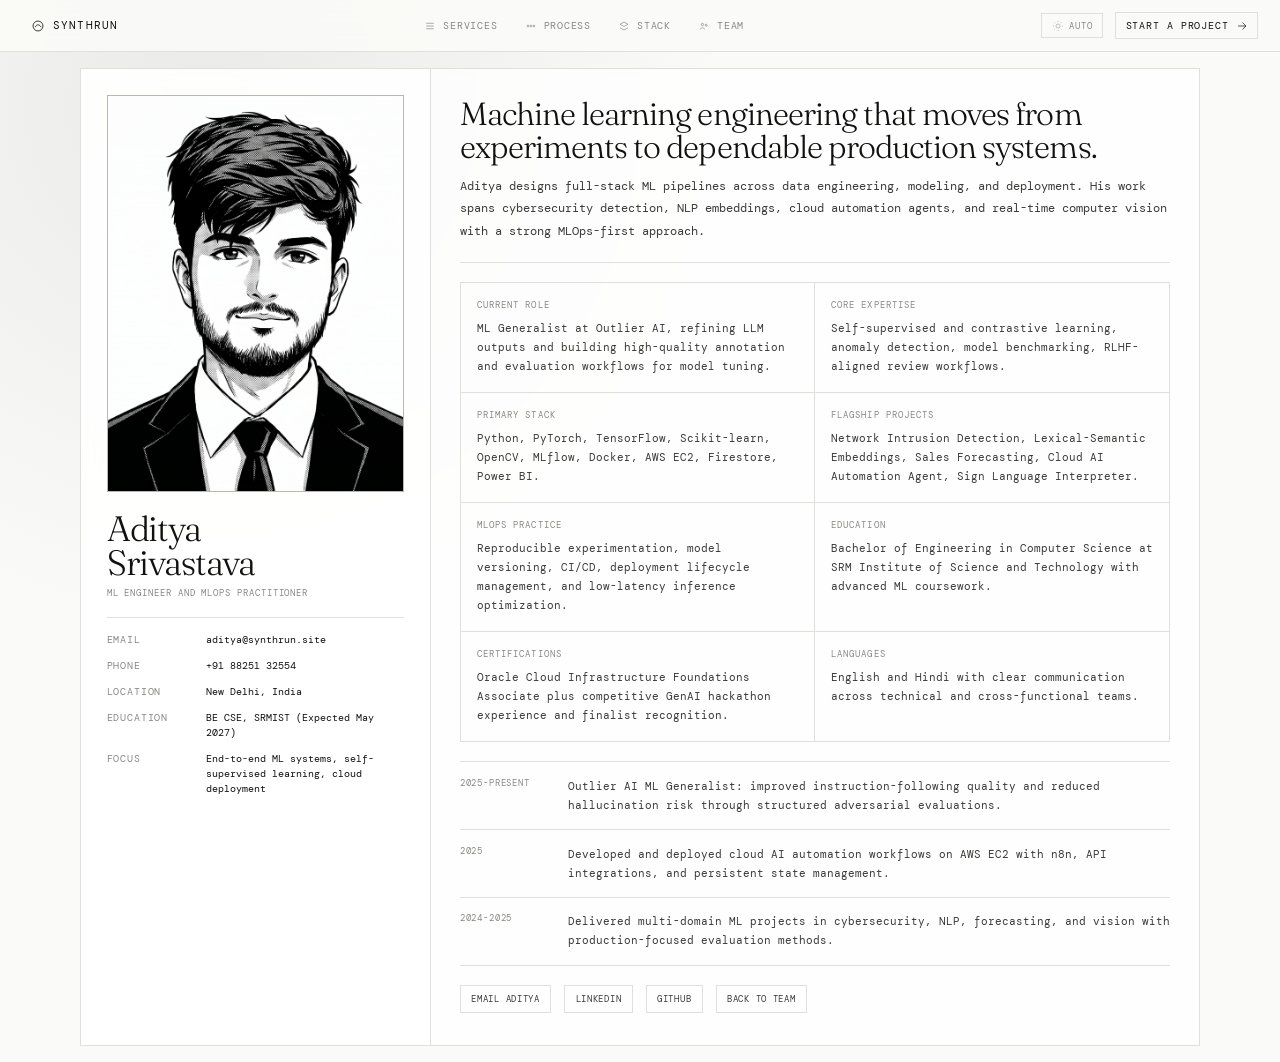
==== aditya/aditya.html @ af98bf3f "layout redesigned and new profiles added" ====
<!DOCTYPE html>
<html lang="en">
<head>
<meta charset="UTF-8">
<meta name="viewport" content="width=device-width, initial-scale=1.0">
<meta name="color-scheme" content="light dark">
<title>Aditya Srivastava - Synthrun Team Profile</title>
<link rel="preconnect" href="https://fonts.googleapis.com">
<link href="https://fonts.googleapis.com/css2?family=Fraunces:ital,opsz,wght@0,9..144,300;0,9..144,400;1,9..144,300&family=DM+Mono:wght@300;400;500&display=swap" rel="stylesheet">
<link rel="stylesheet" href="profile-theme.css">
</head>
<body>
<nav>
  <a href="index.html#top" class="nav-logo"><svg viewBox="0 0 24 24" aria-hidden="true"><circle cx="12" cy="12" r="8.5"></circle><path d="M7 14c1.4-2.6 3.1-4 5.1-4s3.8 1.4 5.2 4"></path></svg><span>Synthrun</span></a>
  <div class="nav-center">
    <a href="index.html#services"><svg viewBox="0 0 24 24" aria-hidden="true"><path d="M4.5 6.5h15M4.5 12h15M4.5 17.5h15"></path></svg><span>Services</span></a>
    <a href="index.html#process"><svg viewBox="0 0 24 24" aria-hidden="true"><circle cx="6" cy="12" r="1.8"></circle><circle cx="12" cy="12" r="1.8"></circle><circle cx="18" cy="12" r="1.8"></circle></svg><span>Process</span></a>
    <a href="index.html#stack"><svg viewBox="0 0 24 24" aria-hidden="true"><path d="M4 8.5 12 4l8 4.5-8 4.5-8-4.5ZM4 15.5 12 20l8-4.5"></path></svg><span>Stack</span></a>
    <a href="index.html#team"><svg viewBox="0 0 24 24" aria-hidden="true"><circle cx="9" cy="9" r="2.4"></circle><circle cx="16.5" cy="10.5" r="2"></circle><path d="M4.8 18.8c.9-2.2 2.4-3.5 4.2-3.5 1.9 0 3.4 1.3 4.3 3.5"></path></svg><span>Team</span></a>
  </div>
  <div class="nav-right">
    <button type="button" class="theme-btn" id="themeBtn" aria-label="Switch theme mode"><svg viewBox="0 0 24 24" aria-hidden="true"><circle cx="12" cy="12" r="4"></circle><path d="M12 2v2.2M12 19.8V22M4.9 4.9l1.6 1.6M17.5 17.5l1.6 1.6M2 12h2.2M19.8 12H22M4.9 19.1l1.6-1.6M17.5 6.5l1.6-1.6"></path></svg><span id="themeLabel">Auto</span></button>
    <a href="index.html#contact"><span>Start a project</span><svg viewBox="0 0 24 24" aria-hidden="true"><path d="M5 12h14M13.5 5.5 20 12l-6.5 6.5"></path></svg></a>
  </div>
</nav>

<div class="page">
  <div class="layout">
    <aside class="sidebar reveal r1">
      <div class="image-placeholder profile-avatar" aria-label="Aditya Srivastava profile photo">
        <img class="profile-avatar-img" src="pfps/aditya/aditya_light.png" data-light="pfps/aditya/aditya_light.png" data-dark="pfps/aditya/aditya_dark.png" alt="Aditya Srivastava profile photo" loading="eager" decoding="async">
      </div>
      <h1 class="name">Aditya<br>Srivastava</h1>
      <p class="role">ML Engineer and MLOps Practitioner</p>
      <div class="key">
        <div class="key-row"><span>Email</span><span>aditya@synthrun.site</span></div>
        <div class="key-row"><span>Phone</span><span>+91 88251 32554</span></div>
        <div class="key-row"><span>Location</span><span>New Delhi, India</span></div>
        <div class="key-row"><span>Education</span><span>BE CSE, SRMIST (Expected May 2027)</span></div>
        <div class="key-row"><span>Focus</span><span>End-to-end ML systems, self-supervised learning, cloud deployment</span></div>
      </div>
    </aside>

    <main class="main">
      <section class="hero reveal r2">
        <h2 class="headline">Machine learning engineering that moves from experiments to dependable production systems.</h2>
        <p class="summary">Aditya designs full-stack ML pipelines across data engineering, modeling, and deployment. His work spans cybersecurity detection, NLP embeddings, cloud automation agents, and real-time computer vision with a strong MLOps-first approach.</p>
      </section>

      <section class="blocks reveal r3" aria-label="Aditya Srivastava full details">
        <article class="block"><h3>Current Role</h3><p>ML Generalist at Outlier AI, refining LLM outputs and building high-quality annotation and evaluation workflows for model tuning.</p></article>
        <article class="block"><h3>Core Expertise</h3><p>Self-supervised and contrastive learning, anomaly detection, model benchmarking, RLHF-aligned review workflows.</p></article>
        <article class="block"><h3>Primary Stack</h3><p>Python, PyTorch, TensorFlow, Scikit-learn, OpenCV, MLflow, Docker, AWS EC2, Firestore, Power BI.</p></article>
        <article class="block"><h3>Flagship Projects</h3><p>Network Intrusion Detection, Lexical-Semantic Embeddings, Sales Forecasting, Cloud AI Automation Agent, Sign Language Interpreter.</p></article>
        <article class="block"><h3>MLOps Practice</h3><p>Reproducible experimentation, model versioning, CI/CD, deployment lifecycle management, and low-latency inference optimization.</p></article>
        <article class="block"><h3>Education</h3><p>Bachelor of Engineering in Computer Science at SRM Institute of Science and Technology with advanced ML coursework.</p></article>
        <article class="block"><h3>Certifications</h3><p>Oracle Cloud Infrastructure Foundations Associate plus competitive GenAI hackathon experience and finalist recognition.</p></article>
        <article class="block"><h3>Languages</h3><p>English and Hindi with clear communication across technical and cross-functional teams.</p></article>
      </section>

      <section class="timeline reveal r4" aria-label="Aditya Srivastava timeline">
        <div class="event"><span class="event-year">2025-Present</span><p class="event-text">Outlier AI ML Generalist: improved instruction-following quality and reduced hallucination risk through structured adversarial evaluations.</p></div>
        <div class="event"><span class="event-year">2025</span><p class="event-text">Developed and deployed cloud AI automation workflows on AWS EC2 with n8n, API integrations, and persistent state management.</p></div>
        <div class="event"><span class="event-year">2024-2025</span><p class="event-text">Delivered multi-domain ML projects in cybersecurity, NLP, forecasting, and vision with production-focused evaluation methods.</p></div>
      </section>

      <div class="contact reveal r5">
        <a class="pill" href="mailto:aditya@synthrun.site">Email Aditya</a>
        <a class="pill" href="https://linkedin.com/in/as0097" target="_blank" rel="noopener noreferrer">LinkedIn</a>
        <a class="pill" href="https://github.com/aditya-ig10" target="_blank" rel="noopener noreferrer">GitHub</a>
        <a class="pill" href="index.html#team">Back to team</a>
      </div>
    </main>
  </div>
</div>

<script src="profile-theme.js"></script>
</body>
</html>
---- aditya/profile-theme.css ----
* { box-sizing: border-box; margin: 0; padding: 0; }
:root {
  --white: #fafaf8;
  --off: #f2f1ee;
  --ink: #111110;
  --ink2: #3a3a38;
  --ink3: #888884;
  --ink4: #b9b7af;
  --rule: #e0dfd9;
  --card: rgba(255,255,255,0.78);
  --panel: rgba(255,255,255,0.58);
  --nav-bg: rgba(250,250,248,0.94);
  --surface: rgba(255,255,255,0.75);
  --nav-height: 52px;
}

@media (prefers-color-scheme: dark) {
  :root {
    --white: #101114;
    --off: #181a1f;
    --ink: #eceae2;
    --ink2: #c4c0b5;
    --ink3: #989388;
    --ink4: #666156;
    --rule: #2b2e35;
    --card: rgba(24,26,31,0.85);
    --panel: rgba(24,26,31,0.68);
    --nav-bg: rgba(16,17,20,0.9);
    --surface: rgba(24,26,31,0.82);
  }
}

body[data-theme="light"] {
  --white: #fafaf8;
  --off: #f2f1ee;
  --ink: #111110;
  --ink2: #3a3a38;
  --ink3: #888884;
  --ink4: #b9b7af;
  --rule: #e0dfd9;
  --card: rgba(255,255,255,0.78);
  --panel: rgba(255,255,255,0.58);
  --nav-bg: rgba(250,250,248,0.94);
  --surface: rgba(255,255,255,0.75);
}

body[data-theme="dark"] {
  --white: #101114;
  --off: #181a1f;
  --ink: #eceae2;
  --ink2: #c4c0b5;
  --ink3: #989388;
  --ink4: #666156;
  --rule: #2b2e35;
  --card: rgba(24,26,31,0.85);
  --panel: rgba(24,26,31,0.68);
  --nav-bg: rgba(16,17,20,0.9);
  --surface: rgba(24,26,31,0.82);
}

html {
  font-size: 16px;
  scroll-behavior: smooth;
}
body {
  min-height: 100vh;
  background: radial-gradient(circle at 16% 10%, rgba(127,127,127,0.13), transparent 36%), var(--white);
  color: var(--ink);
  font-family: 'DM Mono', monospace;
  padding: calc(var(--nav-height) + 1rem) 1rem 1rem;
  transition: background-color 0.4s ease, color 0.4s ease;
}

nav {
  position: fixed;
  top: 0;
  left: 0;
  right: 0;
  z-index: 100;
  display: grid;
  grid-template-columns: auto 1fr auto;
  align-items: center;
  gap: 1.2rem;
  padding: 0 1.35rem;
  height: var(--nav-height);
  border-bottom: 1px solid var(--rule);
  background: var(--nav-bg);
  backdrop-filter: blur(12px);
}
.nav-logo {
  display: inline-flex;
  align-items: center;
  gap: 0.5rem;
  font-family: 'DM Mono', monospace;
  font-size: 0.66rem;
  font-weight: 400;
  letter-spacing: 0.12em;
  text-transform: uppercase;
  color: var(--ink);
  text-decoration: none;
  padding: 0.35rem 0.5rem;
  border: 1px solid transparent;
  transition: border-color 0.25s ease, background 0.25s ease;
}
.nav-logo svg {
  width: 14px;
  height: 14px;
}
.nav-logo path,
.nav-logo circle {
  stroke: currentColor;
  fill: none;
  stroke-width: 1.4;
}
.nav-logo:hover {
  border-color: var(--rule);
  background: var(--surface);
}
.nav-center {
  display: flex;
  justify-content: center;
  gap: 0.5rem;
}
.nav-center a {
  display: inline-flex;
  align-items: center;
  gap: 0.42rem;
  font-size: 0.62rem;
  letter-spacing: 0.08em;
  text-transform: uppercase;
  color: var(--ink3);
  text-decoration: none;
  border: 1px solid transparent;
  padding: 0.42rem 0.54rem;
  transition: color 0.2s, border-color 0.2s, background 0.2s;
}
.nav-center a svg {
  width: 12px;
  height: 12px;
}
.nav-center a path,
.nav-center a circle {
  stroke: currentColor;
  fill: none;
  stroke-width: 1.4;
}
.nav-center a:hover {
  color: var(--ink);
  border-color: var(--rule);
  background: var(--surface);
}
.nav-right {
  display: flex;
  align-items: center;
  gap: 0.75rem;
}
.nav-right a {
  display: inline-flex;
  align-items: center;
  gap: 0.45rem;
  font-size: 0.62rem;
  letter-spacing: 0.09em;
  text-transform: uppercase;
  color: var(--ink);
  text-decoration: none;
  border: 1px solid var(--rule);
  padding: 0.4rem 0.58rem;
  transition: opacity 0.2s, border-color 0.2s, background 0.2s;
}
.nav-right a svg {
  width: 12px;
  height: 12px;
}
.nav-right a path {
  stroke: currentColor;
  fill: none;
  stroke-width: 1.4;
  stroke-linecap: round;
  stroke-linejoin: round;
}
.nav-right a:hover {
  opacity: 1;
  border-color: var(--ink3);
  background: var(--surface);
}
.theme-btn {
  display: inline-flex;
  align-items: center;
  gap: 0.35rem;
  border: 1px solid var(--rule);
  background: transparent;
  color: var(--ink3);
  font-family: 'DM Mono', monospace;
  font-size: 0.56rem;
  letter-spacing: 0.1em;
  text-transform: uppercase;
  padding: 0.37rem 0.6rem;
  cursor: pointer;
  transition: border-color 0.2s, color 0.2s, background 0.2s;
}
.theme-btn svg {
  width: 12px;
  height: 12px;
  stroke: currentColor;
  fill: none;
}
.theme-btn:hover {
  color: var(--ink);
  border-color: var(--ink3);
  background: var(--surface);
}

.page {
  max-width: 1120px;
  margin: 0 auto;
  border: 1px solid var(--rule);
  background: var(--card);
  backdrop-filter: blur(8px);
  opacity: 0;
  transform: translateY(16px);
  animation: pageIn 0.75s ease forwards;
}

.layout {
  display: grid;
  grid-template-columns: 350px 1fr;
}
.sidebar {
  border-right: 1px solid var(--rule);
  padding: 1.6rem;
  background: var(--panel);
  animation: sideIn 0.8s ease 0.08s both;
}
.image-placeholder {
  width: 100%;
  aspect-ratio: 3 / 4;
  border: 1px dashed var(--ink4);
  display: grid;
  place-items: center;
  margin-bottom: 1.3rem;
  background: linear-gradient(150deg, var(--off), transparent);
  position: relative;
  overflow: hidden;
}
.image-placeholder.profile-avatar {
  border-style: solid;
  background: transparent;
}
.image-placeholder.profile-avatar::after {
  display: none;
}
.profile-avatar-img {
  width: 100%;
  height: 100%;
  object-fit: cover;
  display: block;
}
.image-placeholder-inner {
  display: grid;
  justify-items: center;
  gap: 0.55rem;
  text-align: center;
  padding: 1rem;
  z-index: 1;
}
.image-placeholder::after {
  content: "";
  position: absolute;
  inset: -120% 35%;
  background: linear-gradient(120deg, transparent, rgba(255,255,255,0.26), transparent);
  transform: translateX(-120%) rotate(12deg);
  animation: shimmer 3.1s ease-in-out infinite;
}
.image-placeholder svg {
  width: 30px;
  height: 30px;
}
.image-placeholder path,
.image-placeholder rect,
.image-placeholder circle {
  stroke: var(--ink3);
  fill: none;
  stroke-width: 1.2;
}
.placeholder-label {
  font-size: 0.56rem;
  letter-spacing: 0.1em;
  text-transform: uppercase;
  color: var(--ink3);
}
.name {
  font-family: 'Fraunces', serif;
  font-size: 2.2rem;
  font-weight: 300;
  letter-spacing: -0.03em;
  line-height: 0.95;
  margin-bottom: 0.5rem;
}
.role {
  font-size: 0.58rem;
  letter-spacing: 0.1em;
  text-transform: uppercase;
  color: var(--ink3);
  margin-bottom: 1.1rem;
}
.key {
  border-top: 1px solid var(--rule);
  padding-top: 0.9rem;
  display: grid;
  gap: 0.65rem;
}
.key-row {
  display: grid;
  grid-template-columns: 88px 1fr;
  gap: 0.7rem;
  font-size: 0.64rem;
  line-height: 1.5;
}
.key-row span:first-child {
  color: var(--ink3);
  text-transform: uppercase;
  letter-spacing: 0.08em;
}
.main {
  padding: 1.8rem 1.8rem 2rem;
  animation: contentIn 0.8s ease 0.15s both;
}
.hero {
  padding-bottom: 1.2rem;
  border-bottom: 1px solid var(--rule);
  margin-bottom: 1.2rem;
}
.headline {
  font-family: 'Fraunces', serif;
  font-size: 2rem;
  font-weight: 300;
  line-height: 1.03;
  letter-spacing: -0.03em;
  margin-bottom: 0.7rem;
}
.summary {
  font-size: 0.74rem;
  line-height: 1.9;
  color: var(--ink2);
}
.blocks {
  display: grid;
  grid-template-columns: 1fr 1fr;
  gap: 0;
  border: 1px solid var(--rule);
  border-bottom: none;
}
.block {
  padding: 1rem;
  border-bottom: 1px solid var(--rule);
  transition: background 0.25s ease, transform 0.25s ease;
}
.block:nth-child(odd) {
  border-right: 1px solid var(--rule);
}
.block:hover {
  background: var(--panel);
  transform: translateY(-2px);
}
.block h3 {
  font-size: 0.56rem;
  letter-spacing: 0.12em;
  text-transform: uppercase;
  color: var(--ink3);
  margin-bottom: 0.5rem;
  font-weight: 400;
}
.block p {
  font-size: 0.68rem;
  color: var(--ink2);
  line-height: 1.75;
}
.timeline {
  margin-top: 1.2rem;
  border-top: 1px solid var(--rule);
  position: relative;
}
.event {
  display: grid;
  grid-template-columns: 95px 1fr;
  gap: 0.8rem;
  padding: 0.9rem 0;
  border-bottom: 1px solid var(--rule);
  transition: background 0.22s ease;
}
.event:hover {
  background: var(--panel);
}
.event-year {
  font-size: 0.58rem;
  letter-spacing: 0.09em;
  text-transform: uppercase;
  color: var(--ink3);
}
.event-text {
  font-size: 0.68rem;
  color: var(--ink2);
  line-height: 1.75;
}
.contact {
  margin-top: 1.2rem;
  display: flex;
  flex-wrap: wrap;
  gap: 0.8rem;
}
.pill {
  font-size: 0.57rem;
  letter-spacing: 0.08em;
  text-transform: uppercase;
  color: var(--ink2);
  text-decoration: none;
  border: 1px solid var(--rule);
  padding: 0.45rem 0.65rem;
  transition: border-color 0.2s ease, color 0.2s ease, transform 0.2s ease, background 0.2s ease;
}
.pill:hover {
  color: var(--ink);
  border-color: var(--ink3);
  transform: translateY(-1px);
  background: var(--panel);
}

.reveal {
  opacity: 0;
  transform: translateY(12px);
  transition: opacity 0.55s ease, transform 0.55s ease;
}
.reveal.visible {
  opacity: 1;
  transform: translateY(0);
}
.r1 { transition-delay: 0.04s; }
.r2 { transition-delay: 0.08s; }
.r3 { transition-delay: 0.12s; }
.r4 { transition-delay: 0.16s; }
.r5 { transition-delay: 0.2s; }

@keyframes pageIn {
  to { opacity: 1; transform: translateY(0); }
}
@keyframes sideIn {
  from { opacity: 0; transform: translateX(-12px); }
  to { opacity: 1; transform: translateX(0); }
}
@keyframes contentIn {
  from { opacity: 0; transform: translateX(10px); }
  to { opacity: 1; transform: translateX(0); }
}
@keyframes shimmer {
  0% { transform: translateX(-120%) rotate(12deg); opacity: 0; }
  20% { opacity: 0.5; }
  60% { opacity: 0.12; }
  100% { transform: translateX(120%) rotate(12deg); opacity: 0; }
}

@media (max-width: 980px) {
  nav {
    grid-template-columns: 1fr auto;
    padding: 0 1rem;
  }
  .nav-center { display: none; }
}

@media (max-width: 930px) {
  .layout { grid-template-columns: 1fr; }
  .sidebar {
    border-right: none;
    border-bottom: 1px solid var(--rule);
  }
  .image-placeholder {
    max-width: 330px;
  }
  .blocks { grid-template-columns: 1fr; }
  .block:nth-child(odd) { border-right: none; }
}

@media (prefers-reduced-motion: reduce) {
  *, *::before, *::after {
    animation-duration: 0.01ms !important;
    animation-iteration-count: 1 !important;
    transition-duration: 0.01ms !important;
    scroll-behavior: auto !important;
  }
}
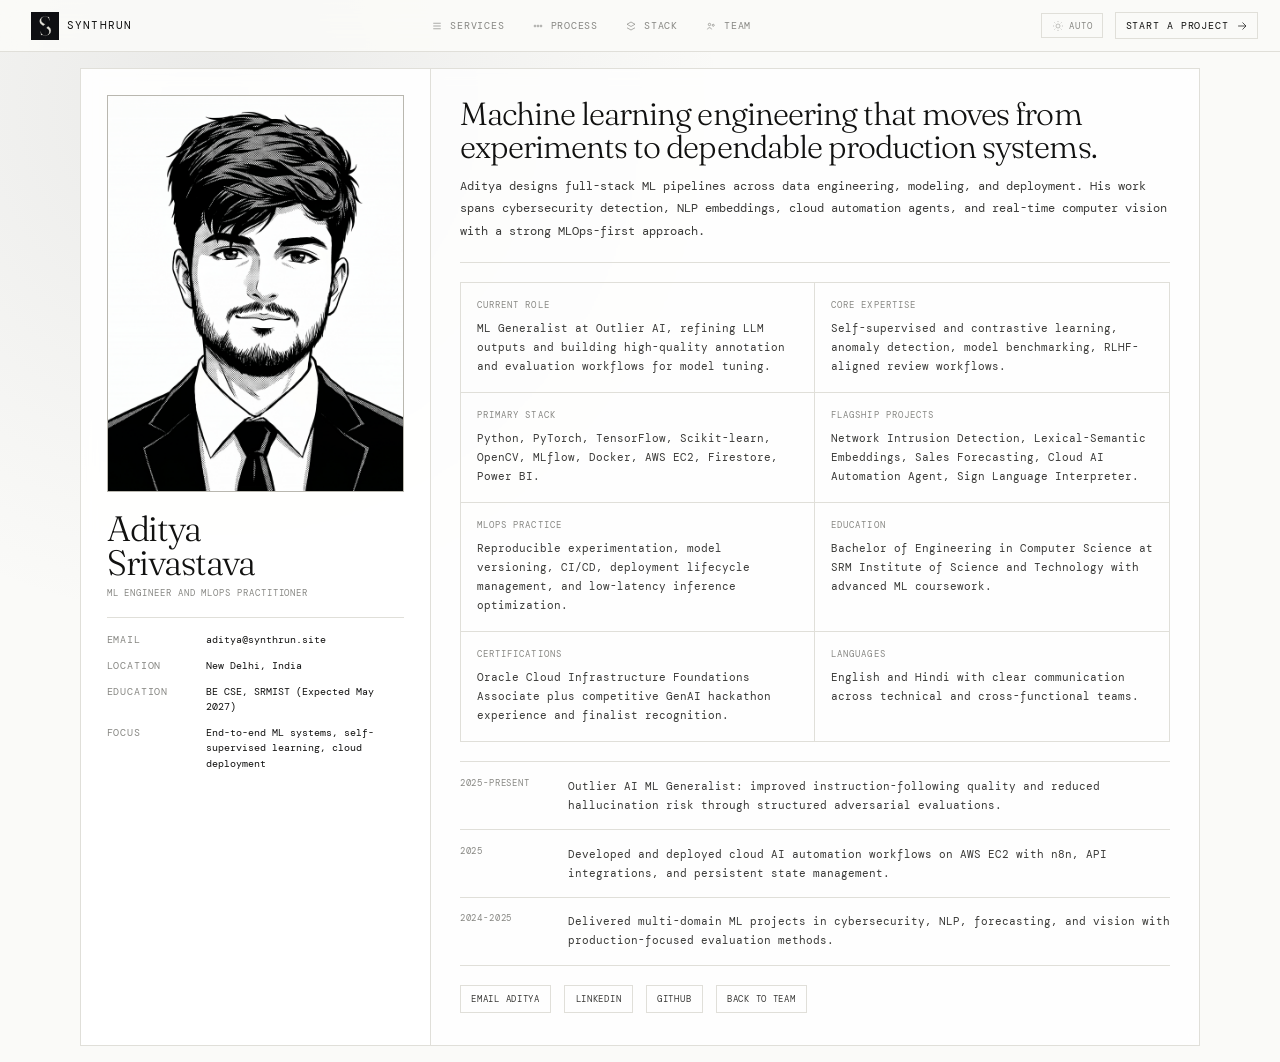
==== commit c75e4e72: "SEO Optimisations" ====
--- a/aditya/aditya.html
+++ b/aditya/aditya.html
@@ -5,22 +5,45 @@
 <meta name="viewport" content="width=device-width, initial-scale=1.0">
 <meta name="color-scheme" content="light dark">
 <title>Aditya Srivastava - Synthrun Team Profile</title>
+  <meta name="description" content="Aditya Srivastava — ML engineer building full-stack ML pipelines for cybersecurity detection, NLP embeddings, cloud automation, and real-time computer vision.">
+  <meta name="robots" content="index, follow">
+  <link rel="canonical" href="https://synthrun.site/aditya/aditya.html">
+  <meta property="og:title" content="Aditya Srivastava - Synthrun Team Profile">
+  <meta property="og:description" content="Aditya Srivastava — ML engineer building full-stack ML pipelines for cybersecurity detection, NLP embeddings, cloud automation, and real-time computer vision.">
+  <meta property="og:type" content="profile">
+  <meta property="og:url" content="https://synthrun.site/aditya/aditya.html">
+  <meta property="og:image" content="https://synthrun.site/logo/logo.png">
+  <meta name="twitter:card" content="summary_large_image">
+  <meta name="twitter:title" content="Aditya Srivastava - Synthrun Team Profile">
+  <meta name="twitter:description" content="Aditya Srivastava — ML engineer building full-stack ML pipelines for cybersecurity detection, NLP embeddings, cloud automation, and real-time computer vision.">
+  <meta name="twitter:image" content="https://synthrun.site/logo/logo.png">
+  <script type="application/ld+json">
+  {
+    "@context": "https://schema.org",
+    "@type": "Person",
+    "name": "Aditya Srivastava",
+    "url": "https://synthrun.site/aditya/aditya.html",
+    "image": "https://synthrun.site/logo/logo.png",
+    "jobTitle": "ML Engineer",
+    "worksFor": {"@type":"Organization","name":"Synthrun","url":"https://synthrun.site/"}
+  }
+  </script>
 <link rel="preconnect" href="https://fonts.googleapis.com">
 <link href="https://fonts.googleapis.com/css2?family=Fraunces:ital,opsz,wght@0,9..144,300;0,9..144,400;1,9..144,300&family=DM+Mono:wght@300;400;500&display=swap" rel="stylesheet">
 <link rel="stylesheet" href="profile-theme.css">
 </head>
 <body>
 <nav>
-  <a href="index.html#top" class="nav-logo"><svg viewBox="0 0 24 24" aria-hidden="true"><circle cx="12" cy="12" r="8.5"></circle><path d="M7 14c1.4-2.6 3.1-4 5.1-4s3.8 1.4 5.2 4"></path></svg><span>Synthrun</span></a>
+  <a href="../index.html#top" class="nav-logo"><img src="/logo/logo.png" alt="Synthrun logo" class="nav-logo-img" width="28" height="28"><span>Synthrun</span></a>
   <div class="nav-center">
-    <a href="index.html#services"><svg viewBox="0 0 24 24" aria-hidden="true"><path d="M4.5 6.5h15M4.5 12h15M4.5 17.5h15"></path></svg><span>Services</span></a>
-    <a href="index.html#process"><svg viewBox="0 0 24 24" aria-hidden="true"><circle cx="6" cy="12" r="1.8"></circle><circle cx="12" cy="12" r="1.8"></circle><circle cx="18" cy="12" r="1.8"></circle></svg><span>Process</span></a>
-    <a href="index.html#stack"><svg viewBox="0 0 24 24" aria-hidden="true"><path d="M4 8.5 12 4l8 4.5-8 4.5-8-4.5ZM4 15.5 12 20l8-4.5"></path></svg><span>Stack</span></a>
-    <a href="index.html#team"><svg viewBox="0 0 24 24" aria-hidden="true"><circle cx="9" cy="9" r="2.4"></circle><circle cx="16.5" cy="10.5" r="2"></circle><path d="M4.8 18.8c.9-2.2 2.4-3.5 4.2-3.5 1.9 0 3.4 1.3 4.3 3.5"></path></svg><span>Team</span></a>
+    <a href="../index.html#services"><svg viewBox="0 0 24 24" aria-hidden="true"><path d="M4.5 6.5h15M4.5 12h15M4.5 17.5h15"></path></svg><span>Services</span></a>
+    <a href="../index.html#process"><svg viewBox="0 0 24 24" aria-hidden="true"><circle cx="6" cy="12" r="1.8"></circle><circle cx="12" cy="12" r="1.8"></circle><circle cx="18" cy="12" r="1.8"></circle></svg><span>Process</span></a>
+    <a href="../index.html#stack"><svg viewBox="0 0 24 24" aria-hidden="true"><path d="M4 8.5 12 4l8 4.5-8 4.5-8-4.5ZM4 15.5 12 20l8-4.5"></path></svg><span>Stack</span></a>
+    <a href="../index.html#team"><svg viewBox="0 0 24 24" aria-hidden="true"><circle cx="9" cy="9" r="2.4"></circle><circle cx="16.5" cy="10.5" r="2"></circle><path d="M4.8 18.8c.9-2.2 2.4-3.5 4.2-3.5 1.9 0 3.4 1.3 4.3 3.5"></path></svg><span>Team</span></a>
   </div>
   <div class="nav-right">
     <button type="button" class="theme-btn" id="themeBtn" aria-label="Switch theme mode"><svg viewBox="0 0 24 24" aria-hidden="true"><circle cx="12" cy="12" r="4"></circle><path d="M12 2v2.2M12 19.8V22M4.9 4.9l1.6 1.6M17.5 17.5l1.6 1.6M2 12h2.2M19.8 12H22M4.9 19.1l1.6-1.6M17.5 6.5l1.6-1.6"></path></svg><span id="themeLabel">Auto</span></button>
-    <a href="index.html#contact"><span>Start a project</span><svg viewBox="0 0 24 24" aria-hidden="true"><path d="M5 12h14M13.5 5.5 20 12l-6.5 6.5"></path></svg></a>
+    <a href="../index.html#contact"><span>Start a project</span><svg viewBox="0 0 24 24" aria-hidden="true"><path d="M5 12h14M13.5 5.5 20 12l-6.5 6.5"></path></svg></a>
   </div>
 </nav>
 
@@ -34,7 +57,6 @@
       <p class="role">ML Engineer and MLOps Practitioner</p>
       <div class="key">
         <div class="key-row"><span>Email</span><span>aditya@synthrun.site</span></div>
-        <div class="key-row"><span>Phone</span><span>+91 88251 32554</span></div>
         <div class="key-row"><span>Location</span><span>New Delhi, India</span></div>
         <div class="key-row"><span>Education</span><span>BE CSE, SRMIST (Expected May 2027)</span></div>
         <div class="key-row"><span>Focus</span><span>End-to-end ML systems, self-supervised learning, cloud deployment</span></div>
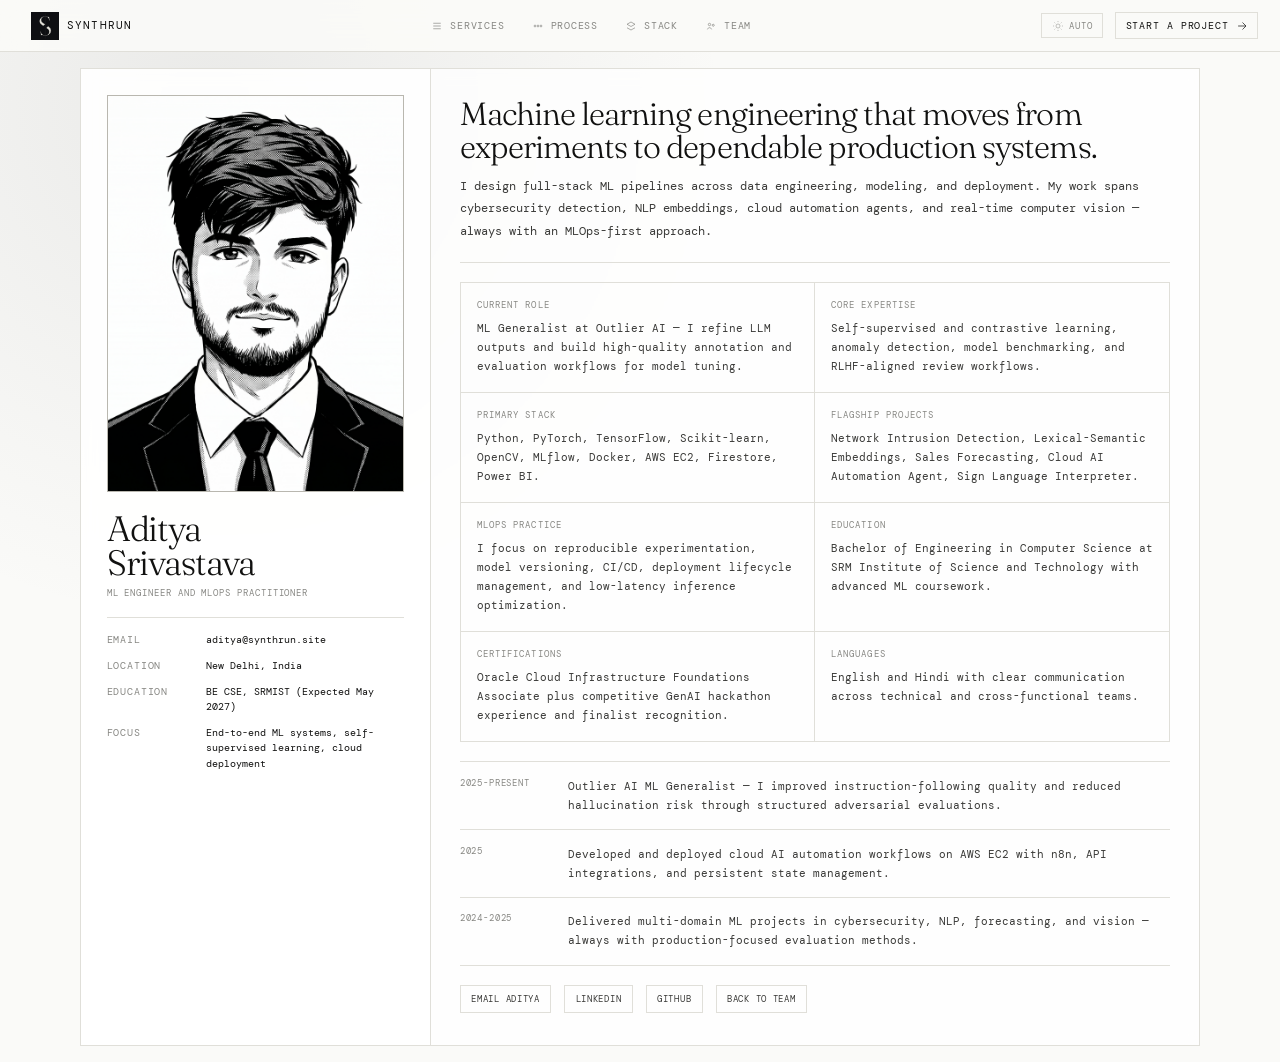
==== commit 31a2f76d: "Added a new teammate" ====
--- a/aditya/aditya.html
+++ b/aditya/aditya.html
@@ -66,24 +66,24 @@
     <main class="main">
       <section class="hero reveal r2">
         <h2 class="headline">Machine learning engineering that moves from experiments to dependable production systems.</h2>
-        <p class="summary">Aditya designs full-stack ML pipelines across data engineering, modeling, and deployment. His work spans cybersecurity detection, NLP embeddings, cloud automation agents, and real-time computer vision with a strong MLOps-first approach.</p>
+        <p class="summary">I design full-stack ML pipelines across data engineering, modeling, and deployment. My work spans cybersecurity detection, NLP embeddings, cloud automation agents, and real-time computer vision — always with an MLOps-first approach.</p>
       </section>
 
       <section class="blocks reveal r3" aria-label="Aditya Srivastava full details">
-        <article class="block"><h3>Current Role</h3><p>ML Generalist at Outlier AI, refining LLM outputs and building high-quality annotation and evaluation workflows for model tuning.</p></article>
-        <article class="block"><h3>Core Expertise</h3><p>Self-supervised and contrastive learning, anomaly detection, model benchmarking, RLHF-aligned review workflows.</p></article>
+        <article class="block"><h3>Current Role</h3><p>ML Generalist at Outlier AI — I refine LLM outputs and build high-quality annotation and evaluation workflows for model tuning.</p></article>
+        <article class="block"><h3>Core Expertise</h3><p>Self-supervised and contrastive learning, anomaly detection, model benchmarking, and RLHF-aligned review workflows.</p></article>
         <article class="block"><h3>Primary Stack</h3><p>Python, PyTorch, TensorFlow, Scikit-learn, OpenCV, MLflow, Docker, AWS EC2, Firestore, Power BI.</p></article>
         <article class="block"><h3>Flagship Projects</h3><p>Network Intrusion Detection, Lexical-Semantic Embeddings, Sales Forecasting, Cloud AI Automation Agent, Sign Language Interpreter.</p></article>
-        <article class="block"><h3>MLOps Practice</h3><p>Reproducible experimentation, model versioning, CI/CD, deployment lifecycle management, and low-latency inference optimization.</p></article>
+        <article class="block"><h3>MLOps Practice</h3><p>I focus on reproducible experimentation, model versioning, CI/CD, deployment lifecycle management, and low-latency inference optimization.</p></article>
         <article class="block"><h3>Education</h3><p>Bachelor of Engineering in Computer Science at SRM Institute of Science and Technology with advanced ML coursework.</p></article>
         <article class="block"><h3>Certifications</h3><p>Oracle Cloud Infrastructure Foundations Associate plus competitive GenAI hackathon experience and finalist recognition.</p></article>
         <article class="block"><h3>Languages</h3><p>English and Hindi with clear communication across technical and cross-functional teams.</p></article>
       </section>
 
       <section class="timeline reveal r4" aria-label="Aditya Srivastava timeline">
-        <div class="event"><span class="event-year">2025-Present</span><p class="event-text">Outlier AI ML Generalist: improved instruction-following quality and reduced hallucination risk through structured adversarial evaluations.</p></div>
+        <div class="event"><span class="event-year">2025-Present</span><p class="event-text">Outlier AI ML Generalist — I improved instruction-following quality and reduced hallucination risk through structured adversarial evaluations.</p></div>
         <div class="event"><span class="event-year">2025</span><p class="event-text">Developed and deployed cloud AI automation workflows on AWS EC2 with n8n, API integrations, and persistent state management.</p></div>
-        <div class="event"><span class="event-year">2024-2025</span><p class="event-text">Delivered multi-domain ML projects in cybersecurity, NLP, forecasting, and vision with production-focused evaluation methods.</p></div>
+        <div class="event"><span class="event-year">2024-2025</span><p class="event-text">Delivered multi-domain ML projects in cybersecurity, NLP, forecasting, and vision — always with production-focused evaluation methods.</p></div>
       </section>
 
       <div class="contact reveal r5">
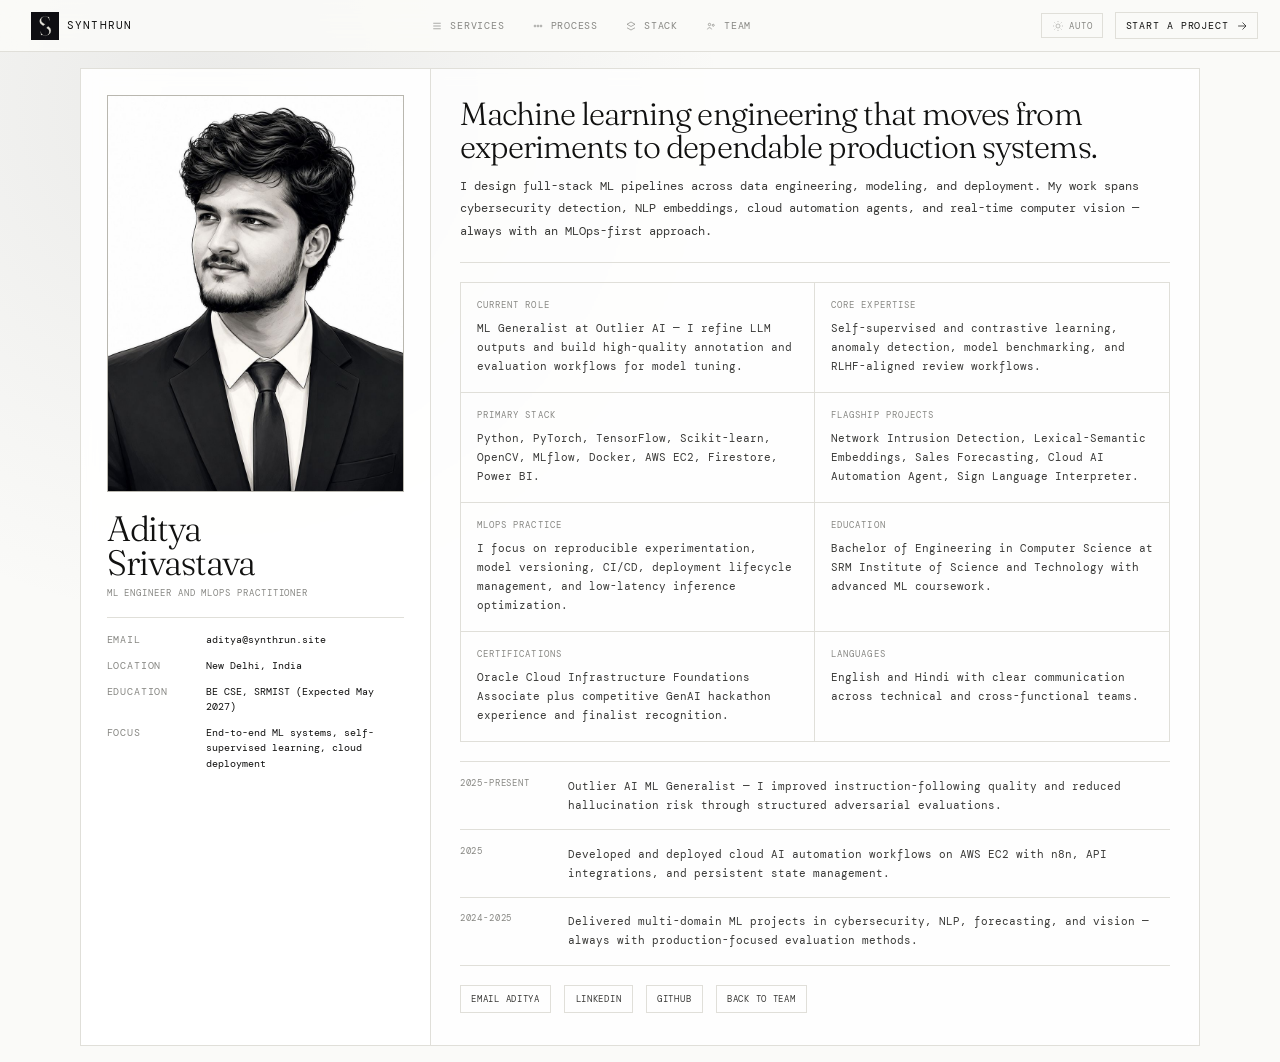
==== commit 46502f8d: "Consolidate pfps, add Samridhi, redesign team section, update SEO" ====
--- a/aditya/aditya.html
+++ b/aditya/aditya.html
@@ -51,7 +51,7 @@
   <div class="layout">
     <aside class="sidebar reveal r1">
       <div class="image-placeholder profile-avatar" aria-label="Aditya Srivastava profile photo">
-        <img class="profile-avatar-img" src="pfps/aditya/aditya_light.png" data-light="pfps/aditya/aditya_light.png" data-dark="pfps/aditya/aditya_dark.png" alt="Aditya Srivastava profile photo" loading="eager" decoding="async">
+        <img class="profile-avatar-img" src="../pfps/aditya/aditya_light.jpeg" data-light="../pfps/aditya/aditya_light.jpeg" data-dark="../pfps/aditya/aditya_dark.jpeg" alt="Aditya Srivastava profile photo" loading="eager" decoding="async">
       </div>
       <h1 class="name">Aditya<br>Srivastava</h1>
       <p class="role">ML Engineer and MLOps Practitioner</p>
